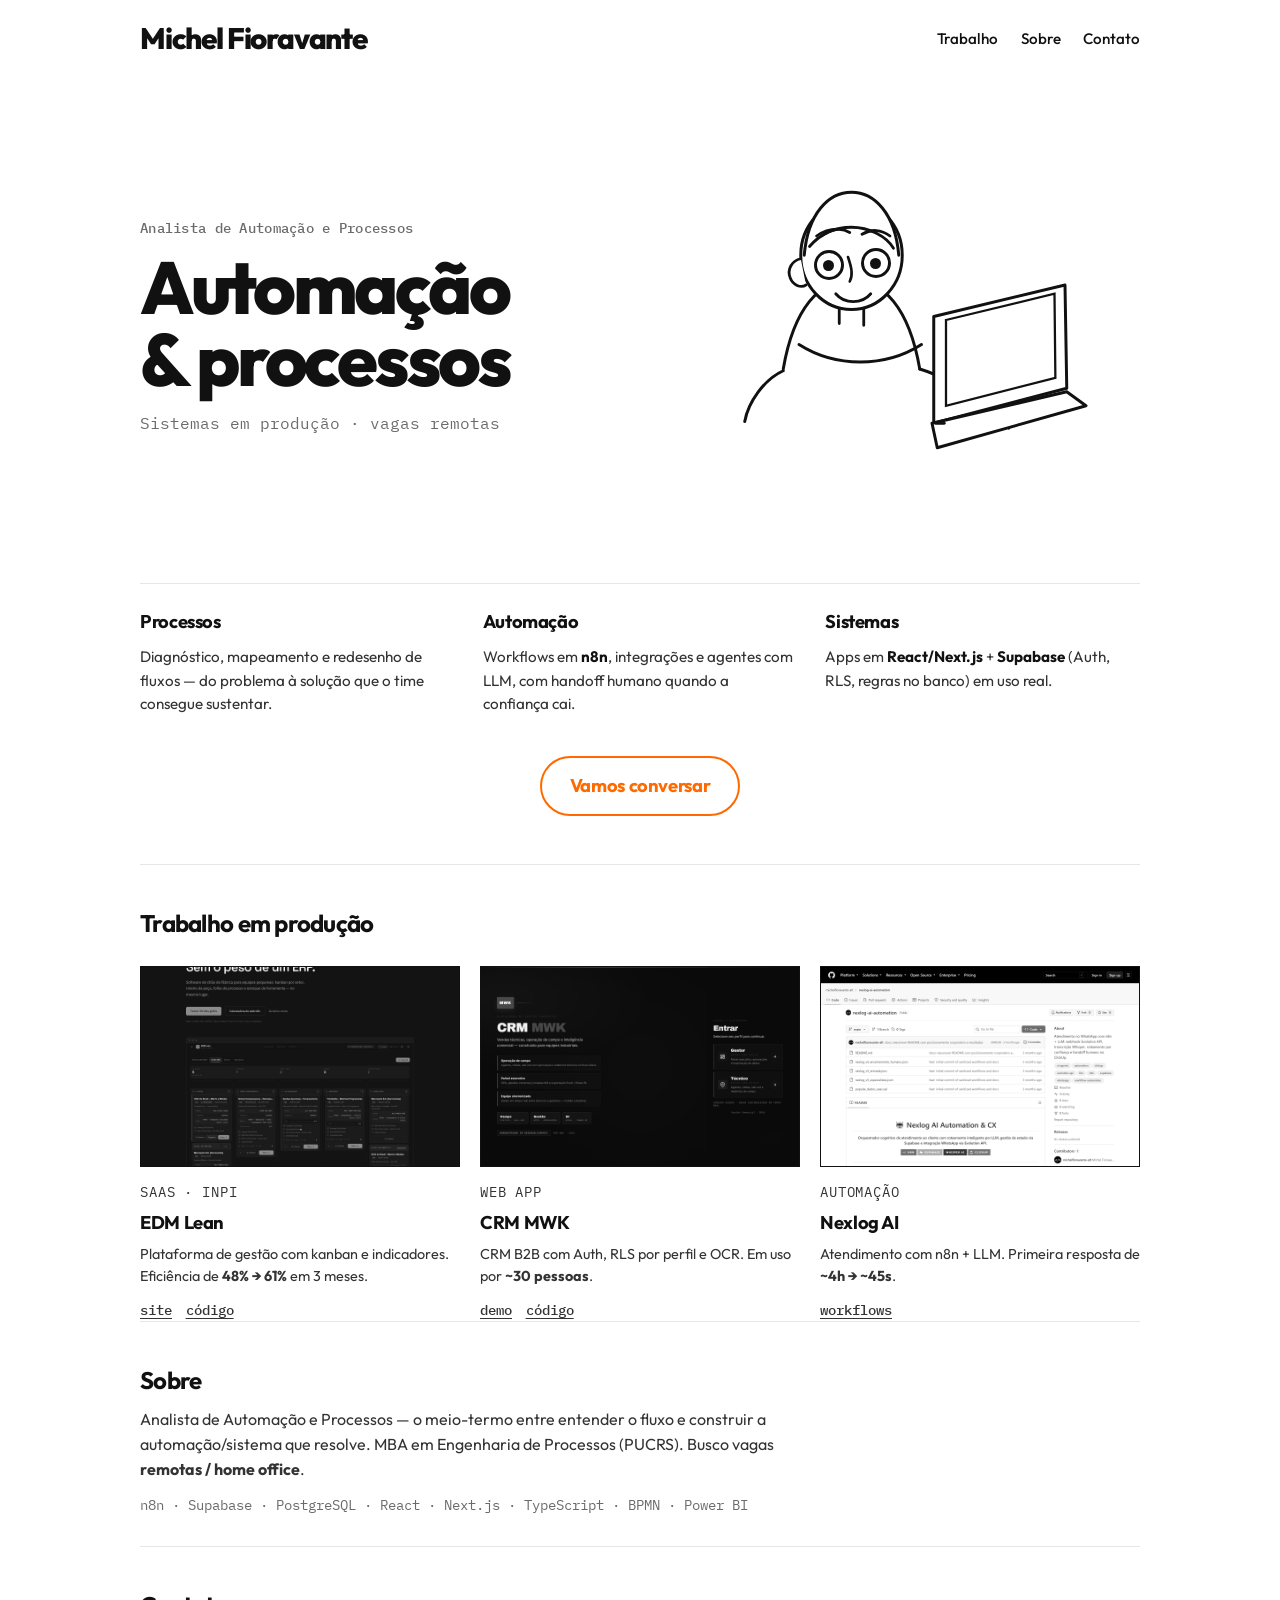
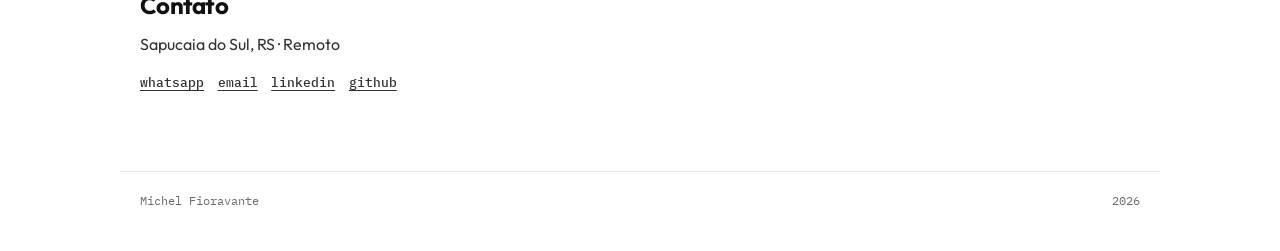
==== index.html @ 43d5296b "fix: redesenha joinha legivel (mao + polegar) e atualiza OG Troca o gesto que parecia um blob por um" ====
<!DOCTYPE html>
<html lang="pt-BR">
<head>
  <meta charset="UTF-8" />
  <meta name="viewport" content="width=device-width, initial-scale=1" />
  <title>Michel Fioravante — Analista de Automação e Processos</title>
  <meta name="description" content="Michel Fioravante: Analista de Automação e Processos. Sistemas, n8n, Supabase e React. Aberto a vagas remotas / home office." />

  <meta property="og:title" content="Michel Fioravante — Analista de Automação e Processos" />
  <meta property="og:description" content="Automação + processos. Sistemas em produção. Aberto a vagas remotas." />
  <meta property="og:type" content="website" />
  <meta property="og:url" content="https://michel-fioravante.vercel.app/" />
  <meta property="og:image" content="https://michel-fioravante.vercel.app/assets/og-joinha.jpg" />
  <meta property="og:image:type" content="image/jpeg" />
  <meta property="og:image:width" content="1280" />
  <meta property="og:image:height" content="720" />
  <meta property="og:image:alt" content="Ilustração: Michel fazendo joinha no computador" />

  <meta name="twitter:card" content="summary_large_image" />
  <meta name="twitter:title" content="Michel Fioravante — Analista de Automação e Processos" />
  <meta name="twitter:description" content="Automação + processos. Sistemas em produção. Aberto a vagas remotas." />
  <meta name="twitter:image" content="https://michel-fioravante.vercel.app/assets/og-joinha.jpg" />

  <link rel="preconnect" href="https://fonts.googleapis.com" />
  <link rel="preconnect" href="https://fonts.gstatic.com" crossorigin />
  <link href="https://fonts.googleapis.com/css2?family=IBM+Plex+Mono:wght@400;500&family=Outfit:wght@400;500;600;700;800&display=swap" rel="stylesheet" />
  <link rel="stylesheet" href="styles.css?v=7" />
</head>
<body>
  <header class="top">
    <a class="logo" href="#topo">Michel Fioravante</a>
    <nav>
      <a href="#trabalho">Trabalho</a>
      <a href="#sobre">Sobre</a>
      <a href="#contato">Contato</a>
    </nav>
  </header>

  <main id="topo">
    <section class="hero">
      <div class="hero-text">
        <p class="role">Analista de Automação e Processos</p>
        <h1>Automação<br />&amp; processos</h1>
        <p class="sub">Sistemas em produção · vagas remotas</p>
      </div>

      <div class="hero-art">
        <div class="mascot-stage is-greeting" id="mascot">
          <svg class="mascot" viewBox="0 0 480 400" fill="none" xmlns="http://www.w3.org/2000/svg" aria-hidden="true">
            <path d="M118 248c12-70 42-102 78-102s66 32 78 102" stroke="#111" stroke-width="3.4" stroke-linecap="round" stroke-linejoin="round" />
            <path d="M136 220c22 14 44 20 70 20s48-6 70-20" stroke="#111" stroke-width="3.4" stroke-linecap="round" />

            <!-- braço esquerdo em repouso (some no joinha) -->
            <path class="arm-rest" d="M118 250c-22 10-40 36-44 58" stroke="#111" stroke-width="3.4" stroke-linecap="round" />

            <!-- braço direito no teclado -->
            <path d="M274 248c28 8 58 28 86 48" stroke="#111" stroke-width="3.4" stroke-linecap="round" />
            <path d="M350 292c10 2 22 3 34 0" stroke="#111" stroke-width="3.4" stroke-linecap="round" />
            <path d="M358 296c3 8 6 14 8 20M370 294c2 9 5 16 6 22M380 292c2 8 4 14 5 18" stroke="#111" stroke-width="2.6" stroke-linecap="round" />

            <path d="M182 168v28M210 168v30" stroke="#111" stroke-width="3.2" stroke-linecap="round" />
            <ellipse cx="196" cy="118" rx="58" ry="62" stroke="#111" stroke-width="3.4" fill="#fff" />
            <path d="M142 118c4-48 28-72 54-72s50 24 54 72" stroke="#111" stroke-width="3.4" stroke-linecap="round" stroke-linejoin="round" fill="#fff" />
            <path d="M148 108c12-14 28-22 48-22s40 10 48 24" stroke="#111" stroke-width="3.2" stroke-linecap="round" />
            <path d="M156 96c8-6 16-8 24-8" stroke="#111" stroke-width="3" stroke-linecap="round" />
            <path d="M138 122c-10 2-16 12-12 22c3 8 12 12 18 8" stroke="#111" stroke-width="3.2" stroke-linecap="round" fill="#fff" />
            <path d="M162 96c10-8 22-10 32-4" stroke="#111" stroke-width="3.2" stroke-linecap="round" />
            <path d="M208 94c10-6 22-6 32 2" stroke="#111" stroke-width="3.2" stroke-linecap="round" />
            <path d="M192 120c4 12 6 20 2 28" stroke="#111" stroke-width="3" stroke-linecap="round" />
            <path d="M178 162c10 12 30 12 40 0" stroke="#111" stroke-width="3.2" stroke-linecap="round" />

            <!-- JOINHA: braço + mão fechada + polegar pra cima -->
            <g class="thumbs-up">
              <!-- antebraço -->
              <path d="M122 246c-18-10-36-36-40-70" stroke="#111" stroke-width="3.4" stroke-linecap="round" />
              <!-- punho / mão fechada -->
              <path
                d="M52 158h30a9 9 0 0 1 9 9v26a12 12 0 0 1-12 12H56a12 12 0 0 1-12-12v-23a9 9 0 0 1 8-12z"
                stroke="#111"
                stroke-width="3.2"
                stroke-linejoin="round"
                fill="#fff"
              />
              <!-- linhas dos dedos (punho) -->
              <path d="M58 172h18M58 182h18M58 192h16" stroke="#111" stroke-width="2.2" stroke-linecap="round" />
              <!-- polegar pra cima (bem claro) -->
              <path
                d="M58 158v-34a11 11 0 0 1 22 0v34"
                stroke="#111"
                stroke-width="3.2"
                stroke-linejoin="round"
                stroke-linecap="round"
                fill="#fff"
              />
              <path d="M58 158h22" stroke="#111" stroke-width="3.2" stroke-linecap="round" />
            </g>

            <g class="laptop">
              <path d="M290 188l150-36 2 118-152 40z" stroke="#111" stroke-width="3.4" stroke-linejoin="round" fill="#fff" />
              <path d="M304 192l124-30 1 96-125 32z" stroke="#111" stroke-width="2.6" fill="#fff" />
              <path d="M288 310l154-36 22 16-170 48z" stroke="#111" stroke-width="3.4" stroke-linejoin="round" fill="#fff" />
              <path d="M292 310h10" stroke="#111" stroke-width="3.2" stroke-linecap="round" />
            </g>
          </svg>

          <div class="eye eye-l" data-eye><i class="pupil"></i></div>
          <div class="eye eye-r" data-eye><i class="pupil"></i></div>
        </div>
      </div>
    </section>

    <section class="pillars">
      <article>
        <h2>Processos</h2>
        <p>
          Diagnóstico, mapeamento e redesenho de fluxos —
          do problema à solução que o time consegue sustentar.
        </p>
      </article>
      <article>
        <h2>Automação</h2>
        <p>
          Workflows em <strong>n8n</strong>, integrações e agentes com LLM,
          com handoff humano quando a confiança cai.
        </p>
      </article>
      <article>
        <h2>Sistemas</h2>
        <p>
          Apps em <strong>React/Next.js</strong> + <strong>Supabase</strong>
          (Auth, RLS, regras no banco) em uso real.
        </p>
      </article>
    </section>

    <div class="cta-wrap">
      <a
        class="cta"
        href="https://wa.me/5551982710396?text=vim%20pelo%20seu%20portif%C3%B3lio"
        target="_blank"
        rel="noopener"
      >Vamos conversar</a>
    </div>

    <section id="trabalho" class="work">
      <h2 class="work-title">Trabalho em produção</h2>

      <div class="work-grid">
        <article class="work-card">
          <a class="thumb" href="https://edmlean.com.br" target="_blank" rel="noopener">
            <img src="assets/edm-lean.png" alt="EDM Lean" loading="lazy" width="1440" height="900" />
          </a>
          <p class="tag">SaaS · INPI</p>
          <h3>EDM Lean</h3>
          <p>
            Plataforma de gestão com kanban e indicadores.
            Eficiência de <strong>48% → 61%</strong> em 3 meses.
          </p>
          <p class="links">
            <a href="https://edmlean.com.br" target="_blank" rel="noopener">site</a>
            <a href="https://github.com/michelfioravante-alt/edm-lean" target="_blank" rel="noopener">código</a>
          </p>
        </article>

        <article class="work-card">
          <a class="thumb" href="https://crm-mwk.vercel.app" target="_blank" rel="noopener">
            <img src="assets/crm-mwk.png" alt="CRM MWK" loading="lazy" width="1440" height="900" />
          </a>
          <p class="tag">Web app</p>
          <h3>CRM MWK</h3>
          <p>
            CRM B2B com Auth, RLS por perfil e OCR.
            Em uso por <strong>~30 pessoas</strong>.
          </p>
          <p class="links">
            <a href="https://crm-mwk.vercel.app" target="_blank" rel="noopener">demo</a>
            <a href="https://github.com/michelfioravante-alt/crm-mwk" target="_blank" rel="noopener">código</a>
          </p>
        </article>

        <article class="work-card">
          <a class="thumb" href="https://github.com/michelfioravante-alt/nexlog-ai-automation" target="_blank" rel="noopener">
            <img src="assets/nexlog.png" alt="Nexlog AI" loading="lazy" width="1440" height="900" />
          </a>
          <p class="tag">Automação</p>
          <h3>Nexlog AI</h3>
          <p>
            Atendimento com n8n + LLM.
            Primeira resposta de <strong>~4h → ~45s</strong>.
          </p>
          <p class="links">
            <a href="https://github.com/michelfioravante-alt/nexlog-ai-automation" target="_blank" rel="noopener">workflows</a>
          </p>
        </article>
      </div>
    </section>

    <section id="sobre" class="about">
      <h2>Sobre</h2>
      <p>
        Analista de Automação e Processos — o meio-termo entre entender o fluxo
        e construir a automação/sistema que resolve. MBA em Engenharia de Processos (PUCRS).
        Busco vagas <strong>remotas / home office</strong>.
      </p>
      <p class="stack">
        n8n · Supabase · PostgreSQL · React · Next.js · TypeScript · BPMN · Power BI
      </p>
    </section>

    <section id="contato" class="contact">
      <h2>Contato</h2>
      <p>Sapucaia do Sul, RS · Remoto</p>
      <p class="links contact-links">
        <a
          href="https://wa.me/5551982710396?text=vim%20pelo%20seu%20portif%C3%B3lio"
          target="_blank"
          rel="noopener"
        >whatsapp</a>
        <a href="mailto:michelfioravante@gmail.com">email</a>
        <a href="https://www.linkedin.com/in/michel-fioravante/" target="_blank" rel="noopener">linkedin</a>
        <a href="https://github.com/michelfioravante-alt" target="_blank" rel="noopener">github</a>
      </p>
    </section>
  </main>

  <footer>
    <span>Michel Fioravante</span>
    <span>2026</span>
  </footer>

  <script>
    (function () {
      var stage = document.getElementById("mascot");
      if (stage) {
        window.setTimeout(function () {
          stage.classList.remove("is-greeting");
        }, 2200);
      }

      var eyes = document.querySelectorAll("[data-eye]");
      if (!eyes.length) return;

      document.addEventListener("mousemove", function (e) {
        for (var i = 0; i < eyes.length; i++) {
          var eye = eyes[i];
          var pupil = eye.querySelector(".pupil");
          if (!pupil) continue;

          var r = eye.getBoundingClientRect();
          var x = e.clientX - (r.left + r.width / 2);
          var y = e.clientY - (r.top + r.height / 2);
          var angle = Math.atan2(y, x);
          var maxMove = Math.min(r.width, r.height) * 0.32;
          var travel = Math.min(maxMove, Math.hypot(x, y) / 8);

          pupil.style.transform =
            "translate(" +
            (Math.cos(angle) * travel).toFixed(2) +
            "px, " +
            (Math.sin(angle) * travel).toFixed(2) +
            "px)";
        }
      });
    })();
  </script>
</body>
</html>
---- styles.css ----
:root {
  --bg: #ffffff;
  --ink: #111111;
  --muted: #6b6b6b;
  --line: #e6e6e6;
  --orange: #ff6a00;
  --font: "Outfit", "Segoe UI", sans-serif;
  --mono: "IBM Plex Mono", ui-monospace, monospace;
  --max: 1040px;
}

*,
*::before,
*::after {
  box-sizing: border-box;
}

html {
  scroll-behavior: smooth;
}

body {
  margin: 0;
  min-height: 100vh;
  font-family: var(--font);
  color: var(--ink);
  background: var(--bg);
  line-height: 1.55;
  -webkit-font-smoothing: antialiased;
}

a {
  color: inherit;
  text-decoration: none;
}

.top {
  max-width: var(--max);
  margin: 0 auto;
  padding: 1.4rem 1.25rem 0.5rem;
  display: flex;
  align-items: center;
  justify-content: space-between;
  gap: 1rem;
}

.logo {
  font-weight: 800;
  font-size: clamp(1.45rem, 3.5vw, 1.85rem);
  letter-spacing: -0.04em;
  line-height: 1.1;
}

.top nav {
  display: flex;
  gap: 1.4rem;
  font-size: 0.95rem;
  font-weight: 500;
}

.top nav a:hover {
  opacity: 0.55;
}

main {
  max-width: var(--max);
  margin: 0 auto;
  padding: 0 1.25rem 3rem;
}

.hero {
  display: grid;
  grid-template-columns: 1fr 1.05fr;
  gap: 1.5rem;
  align-items: center;
  min-height: min(62vh, 520px);
  padding: 2rem 0 1.5rem;
}

.role {
  margin: 0 0 0.65rem;
  font-family: var(--mono);
  font-size: 0.88rem;
  font-weight: 500;
  letter-spacing: 0.02em;
  color: var(--muted);
}

.hero h1 {
  margin: 0;
  font-size: clamp(2.8rem, 7.5vw, 4.6rem);
  font-weight: 800;
  line-height: 0.98;
  letter-spacing: -0.045em;
}

.sub {
  margin: 1rem 0 0;
  font-family: var(--mono);
  font-size: 1rem;
  color: var(--muted);
}

.hero-art {
  display: flex;
  justify-content: center;
  align-items: center;
}

.mascot-stage {
  position: relative;
  width: min(100%, 420px);
}

.mascot {
  display: block;
  width: 100%;
  height: auto;
  user-select: none;
  pointer-events: none;
}

.eye {
  position: absolute;
  z-index: 2;
  width: 7.2%;
  aspect-ratio: 1;
  border: 3px solid #111;
  border-radius: 50%;
  background: #fff;
  display: flex;
  align-items: center;
  justify-content: center;
  overflow: hidden;
  pointer-events: none;
}

.eye-l {
  left: 31.8%;
  top: 28%;
}

.eye-r {
  left: 43%;
  top: 27.5%;
}

.pupil {
  display: block;
  width: 45%;
  height: 45%;
  border-radius: 50%;
  background: #111;
  flex-shrink: 0;
  transform: translate(0, 0);
  will-change: transform;
}

/* Joinha na entrada */
.thumbs-up {
  opacity: 0;
  transform-origin: 118px 248px;
  transform: translateY(12px) rotate(-8deg) scale(0.85);
  transition:
    opacity 0.35s ease,
    transform 0.45s cubic-bezier(0.22, 1.2, 0.36, 1);
  pointer-events: none;
}

.arm-rest {
  transition: opacity 0.25s ease;
}

.mascot-stage.is-greeting .thumbs-up {
  opacity: 1;
  transform: translateY(0) rotate(0deg) scale(1);
  animation: thumbs-bounce 0.7s ease 0.35s 1 both;
}

.mascot-stage.is-greeting .arm-rest {
  opacity: 0;
}

@keyframes thumbs-bounce {
  0% {
    transform: translateY(8px) scale(0.9);
  }
  45% {
    transform: translateY(-6px) scale(1.06);
  }
  100% {
    transform: translateY(0) scale(1);
  }
}

.pillars {
  display: grid;
  grid-template-columns: repeat(3, 1fr);
  gap: 1.75rem;
  padding: 1.5rem 0 2rem;
  border-top: 1px solid var(--line);
}

.pillars h2 {
  margin: 0 0 0.55rem;
  font-size: 1.15rem;
  font-weight: 700;
  letter-spacing: -0.02em;
}

.pillars p {
  margin: 0;
  font-size: 0.95rem;
  color: #333;
}

.pillars strong {
  font-weight: 700;
  color: var(--ink);
}

.cta-wrap {
  display: flex;
  justify-content: center;
  padding: 0.5rem 0 3rem;
}

.cta {
  display: inline-flex;
  align-items: center;
  justify-content: center;
  min-width: 200px;
  padding: 0.85rem 1.6rem;
  border: 2.5px solid var(--orange);
  border-radius: 999px;
  color: var(--orange);
  font-weight: 700;
  font-size: 1.15rem;
  letter-spacing: -0.02em;
  transition: background 0.15s ease, color 0.15s ease;
}

.cta:hover {
  background: var(--orange);
  color: #fff;
}

.work {
  border-top: 1px solid var(--line);
  padding-top: 2.5rem;
}

.work-title {
  margin: 0 0 1.5rem;
  font-size: 1.5rem;
  font-weight: 700;
  letter-spacing: -0.03em;
}

.work-grid {
  display: grid;
  grid-template-columns: repeat(3, minmax(0, 1fr));
  gap: 1.25rem;
}

.work-card {
  display: flex;
  flex-direction: column;
  gap: 0.35rem;
  min-width: 0;
}

.thumb {
  display: block;
  border: 1.5px solid var(--ink);
  overflow: hidden;
  background: #fafafa;
  margin-bottom: 0.55rem;
}

.thumb img {
  display: block;
  width: 100%;
  height: auto;
  aspect-ratio: 16 / 10;
  object-fit: cover;
  object-position: top center;
  filter: grayscale(1);
  transition: filter 0.3s ease;
}

.thumb:hover img {
  filter: grayscale(0);
}

.tag {
  margin: 0;
  font-family: var(--mono);
  font-size: 0.68rem;
  letter-spacing: 0.06em;
  text-transform: uppercase;
  color: var(--muted);
}

.work-card h3 {
  margin: 0;
  font-size: 1.15rem;
  font-weight: 700;
  letter-spacing: -0.02em;
}

.work-card > p {
  margin: 0;
  color: #333;
  font-size: 0.9rem;
}

.links {
  display: flex;
  flex-wrap: wrap;
  gap: 0.85rem;
  margin-top: 0.35rem !important;
  font-family: var(--mono);
  font-size: 0.82rem;
  font-weight: 500;
}

.links a {
  text-decoration: underline;
  text-underline-offset: 3px;
}

.links a:hover {
  color: var(--orange);
}

.about,
.contact {
  border-top: 1px solid var(--line);
  padding: 2.5rem 0 1rem;
}

.about h2,
.contact h2 {
  margin: 0 0 0.5rem;
  font-size: 1.5rem;
  font-weight: 700;
  letter-spacing: -0.03em;
}

.about p,
.contact > p {
  margin: 0 0 0.85rem;
  max-width: 40rem;
  color: #333;
}

.stack {
  font-family: var(--mono);
  font-size: 0.85rem;
  color: var(--muted) !important;
}

.contact-links {
  margin-top: 1rem !important;
}

footer {
  max-width: var(--max);
  margin: 0 auto;
  padding: 1.25rem 1.25rem 2.5rem;
  display: flex;
  justify-content: space-between;
  gap: 1rem;
  border-top: 1px solid var(--line);
  font-family: var(--mono);
  font-size: 0.75rem;
  color: var(--muted);
}

@media (max-width: 820px) {
  .hero,
  .pillars,
  .work-grid {
    grid-template-columns: 1fr;
  }

  .hero {
    min-height: auto;
    gap: 0.5rem;
  }

  .hero-art {
    order: -1;
  }

  .mascot-stage {
    width: min(100%, 320px);
  }
}
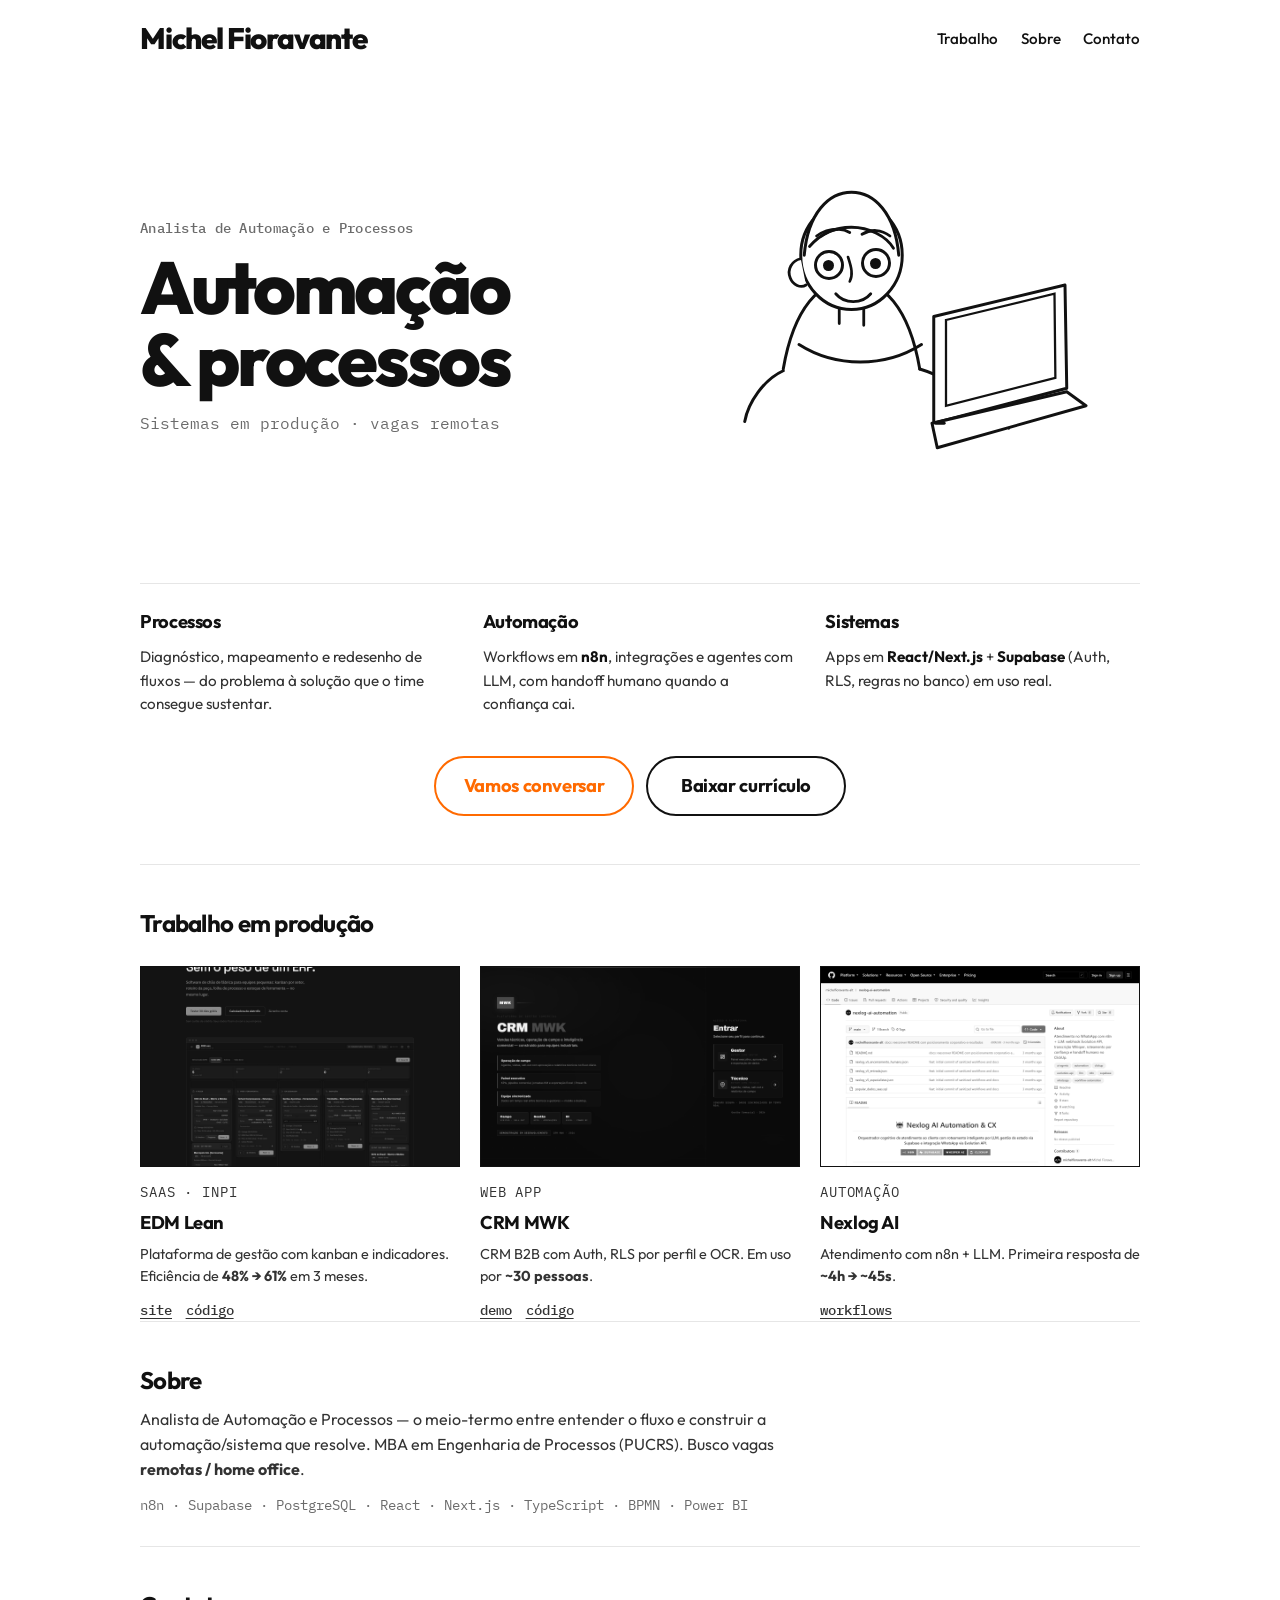
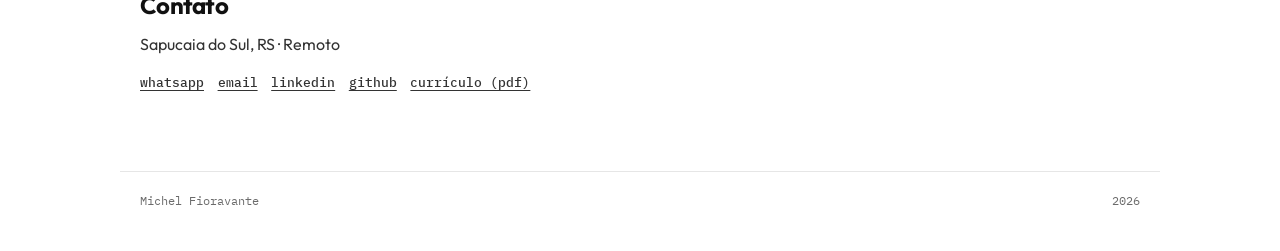
==== commit 7cc18480: "feat: botao e PDF do curriculo (Analista de Automacao e Processos) Disponibiliza download do CV alin" ====
--- a/index.html
+++ b/index.html
@@ -10,21 +10,19 @@
   <meta property="og:description" content="Automação + processos. Sistemas em produção. Aberto a vagas remotas." />
   <meta property="og:type" content="website" />
   <meta property="og:url" content="https://michel-fioravante.vercel.app/" />
-  <meta property="og:image" content="https://michel-fioravante.vercel.app/assets/og-joinha.jpg" />
-  <meta property="og:image:type" content="image/jpeg" />
-  <meta property="og:image:width" content="1280" />
-  <meta property="og:image:height" content="720" />
-  <meta property="og:image:alt" content="Ilustração: Michel fazendo joinha no computador" />
+  <meta property="og:image" content="https://michel-fioravante.vercel.app/assets/edm-lean.png" />
+  <meta property="og:image:type" content="image/png" />
+  <meta property="og:image:alt" content="Michel Fioravante — Analista de Automação e Processos" />
 
   <meta name="twitter:card" content="summary_large_image" />
   <meta name="twitter:title" content="Michel Fioravante — Analista de Automação e Processos" />
   <meta name="twitter:description" content="Automação + processos. Sistemas em produção. Aberto a vagas remotas." />
-  <meta name="twitter:image" content="https://michel-fioravante.vercel.app/assets/og-joinha.jpg" />
+  <meta name="twitter:image" content="https://michel-fioravante.vercel.app/assets/edm-lean.png" />
 
   <link rel="preconnect" href="https://fonts.googleapis.com" />
   <link rel="preconnect" href="https://fonts.gstatic.com" crossorigin />
   <link href="https://fonts.googleapis.com/css2?family=IBM+Plex+Mono:wght@400;500&family=Outfit:wght@400;500;600;700;800&display=swap" rel="stylesheet" />
-  <link rel="stylesheet" href="styles.css?v=7" />
+  <link rel="stylesheet" href="styles.css?v=10" />
 </head>
 <body>
   <header class="top">
@@ -45,19 +43,14 @@
       </div>
 
       <div class="hero-art">
-        <div class="mascot-stage is-greeting" id="mascot">
+        <div class="mascot-stage" id="mascot">
           <svg class="mascot" viewBox="0 0 480 400" fill="none" xmlns="http://www.w3.org/2000/svg" aria-hidden="true">
             <path d="M118 248c12-70 42-102 78-102s66 32 78 102" stroke="#111" stroke-width="3.4" stroke-linecap="round" stroke-linejoin="round" />
             <path d="M136 220c22 14 44 20 70 20s48-6 70-20" stroke="#111" stroke-width="3.4" stroke-linecap="round" />
-
-            <!-- braço esquerdo em repouso (some no joinha) -->
-            <path class="arm-rest" d="M118 250c-22 10-40 36-44 58" stroke="#111" stroke-width="3.4" stroke-linecap="round" />
-
-            <!-- braço direito no teclado -->
+            <path d="M118 250c-22 10-40 36-44 58" stroke="#111" stroke-width="3.4" stroke-linecap="round" />
             <path d="M274 248c28 8 58 28 86 48" stroke="#111" stroke-width="3.4" stroke-linecap="round" />
             <path d="M350 292c10 2 22 3 34 0" stroke="#111" stroke-width="3.4" stroke-linecap="round" />
             <path d="M358 296c3 8 6 14 8 20M370 294c2 9 5 16 6 22M380 292c2 8 4 14 5 18" stroke="#111" stroke-width="2.6" stroke-linecap="round" />
-
             <path d="M182 168v28M210 168v30" stroke="#111" stroke-width="3.2" stroke-linecap="round" />
             <ellipse cx="196" cy="118" rx="58" ry="62" stroke="#111" stroke-width="3.4" fill="#fff" />
             <path d="M142 118c4-48 28-72 54-72s50 24 54 72" stroke="#111" stroke-width="3.4" stroke-linecap="round" stroke-linejoin="round" fill="#fff" />
@@ -68,33 +61,6 @@
             <path d="M208 94c10-6 22-6 32 2" stroke="#111" stroke-width="3.2" stroke-linecap="round" />
             <path d="M192 120c4 12 6 20 2 28" stroke="#111" stroke-width="3" stroke-linecap="round" />
             <path d="M178 162c10 12 30 12 40 0" stroke="#111" stroke-width="3.2" stroke-linecap="round" />
-
-            <!-- JOINHA: braço + mão fechada + polegar pra cima -->
-            <g class="thumbs-up">
-              <!-- antebraço -->
-              <path d="M122 246c-18-10-36-36-40-70" stroke="#111" stroke-width="3.4" stroke-linecap="round" />
-              <!-- punho / mão fechada -->
-              <path
-                d="M52 158h30a9 9 0 0 1 9 9v26a12 12 0 0 1-12 12H56a12 12 0 0 1-12-12v-23a9 9 0 0 1 8-12z"
-                stroke="#111"
-                stroke-width="3.2"
-                stroke-linejoin="round"
-                fill="#fff"
-              />
-              <!-- linhas dos dedos (punho) -->
-              <path d="M58 172h18M58 182h18M58 192h16" stroke="#111" stroke-width="2.2" stroke-linecap="round" />
-              <!-- polegar pra cima (bem claro) -->
-              <path
-                d="M58 158v-34a11 11 0 0 1 22 0v34"
-                stroke="#111"
-                stroke-width="3.2"
-                stroke-linejoin="round"
-                stroke-linecap="round"
-                fill="#fff"
-              />
-              <path d="M58 158h22" stroke="#111" stroke-width="3.2" stroke-linecap="round" />
-            </g>
-
             <g class="laptop">
               <path d="M290 188l150-36 2 118-152 40z" stroke="#111" stroke-width="3.4" stroke-linejoin="round" fill="#fff" />
               <path d="M304 192l124-30 1 96-125 32z" stroke="#111" stroke-width="2.6" fill="#fff" />
@@ -140,6 +106,11 @@
         target="_blank"
         rel="noopener"
       >Vamos conversar</a>
+      <a
+        class="cta ghost"
+        href="assets/Michel_Fioravante_CV.pdf"
+        download="Michel_Fioravante_CV.pdf"
+      >Baixar currículo</a>
     </div>
 
     <section id="trabalho" class="work">
@@ -219,6 +190,7 @@
         <a href="mailto:michelfioravante@gmail.com">email</a>
         <a href="https://www.linkedin.com/in/michel-fioravante/" target="_blank" rel="noopener">linkedin</a>
         <a href="https://github.com/michelfioravante-alt" target="_blank" rel="noopener">github</a>
+        <a href="assets/Michel_Fioravante_CV.pdf" download="Michel_Fioravante_CV.pdf">currículo (pdf)</a>
       </p>
     </section>
   </main>
@@ -230,13 +202,6 @@
 
   <script>
     (function () {
-      var stage = document.getElementById("mascot");
-      if (stage) {
-        window.setTimeout(function () {
-          stage.classList.remove("is-greeting");
-        }, 2200);
-      }
-
       var eyes = document.querySelectorAll("[data-eye]");
       if (!eyes.length) return;
 
--- a/styles.css
+++ b/styles.css
@@ -156,43 +156,6 @@
   will-change: transform;
 }
 
-/* Joinha na entrada */
-.thumbs-up {
-  opacity: 0;
-  transform-origin: 118px 248px;
-  transform: translateY(12px) rotate(-8deg) scale(0.85);
-  transition:
-    opacity 0.35s ease,
-    transform 0.45s cubic-bezier(0.22, 1.2, 0.36, 1);
-  pointer-events: none;
-}
-
-.arm-rest {
-  transition: opacity 0.25s ease;
-}
-
-.mascot-stage.is-greeting .thumbs-up {
-  opacity: 1;
-  transform: translateY(0) rotate(0deg) scale(1);
-  animation: thumbs-bounce 0.7s ease 0.35s 1 both;
-}
-
-.mascot-stage.is-greeting .arm-rest {
-  opacity: 0;
-}
-
-@keyframes thumbs-bounce {
-  0% {
-    transform: translateY(8px) scale(0.9);
-  }
-  45% {
-    transform: translateY(-6px) scale(1.06);
-  }
-  100% {
-    transform: translateY(0) scale(1);
-  }
-}
-
 .pillars {
   display: grid;
   grid-template-columns: repeat(3, 1fr);
@@ -222,6 +185,8 @@
 .cta-wrap {
   display: flex;
   justify-content: center;
+  flex-wrap: wrap;
+  gap: 0.75rem;
   padding: 0.5rem 0 3rem;
 }
 
@@ -242,6 +207,16 @@
 
 .cta:hover {
   background: var(--orange);
+  color: #fff;
+}
+
+.cta.ghost {
+  border-color: var(--ink);
+  color: var(--ink);
+}
+
+.cta.ghost:hover {
+  background: var(--ink);
   color: #fff;
 }
 
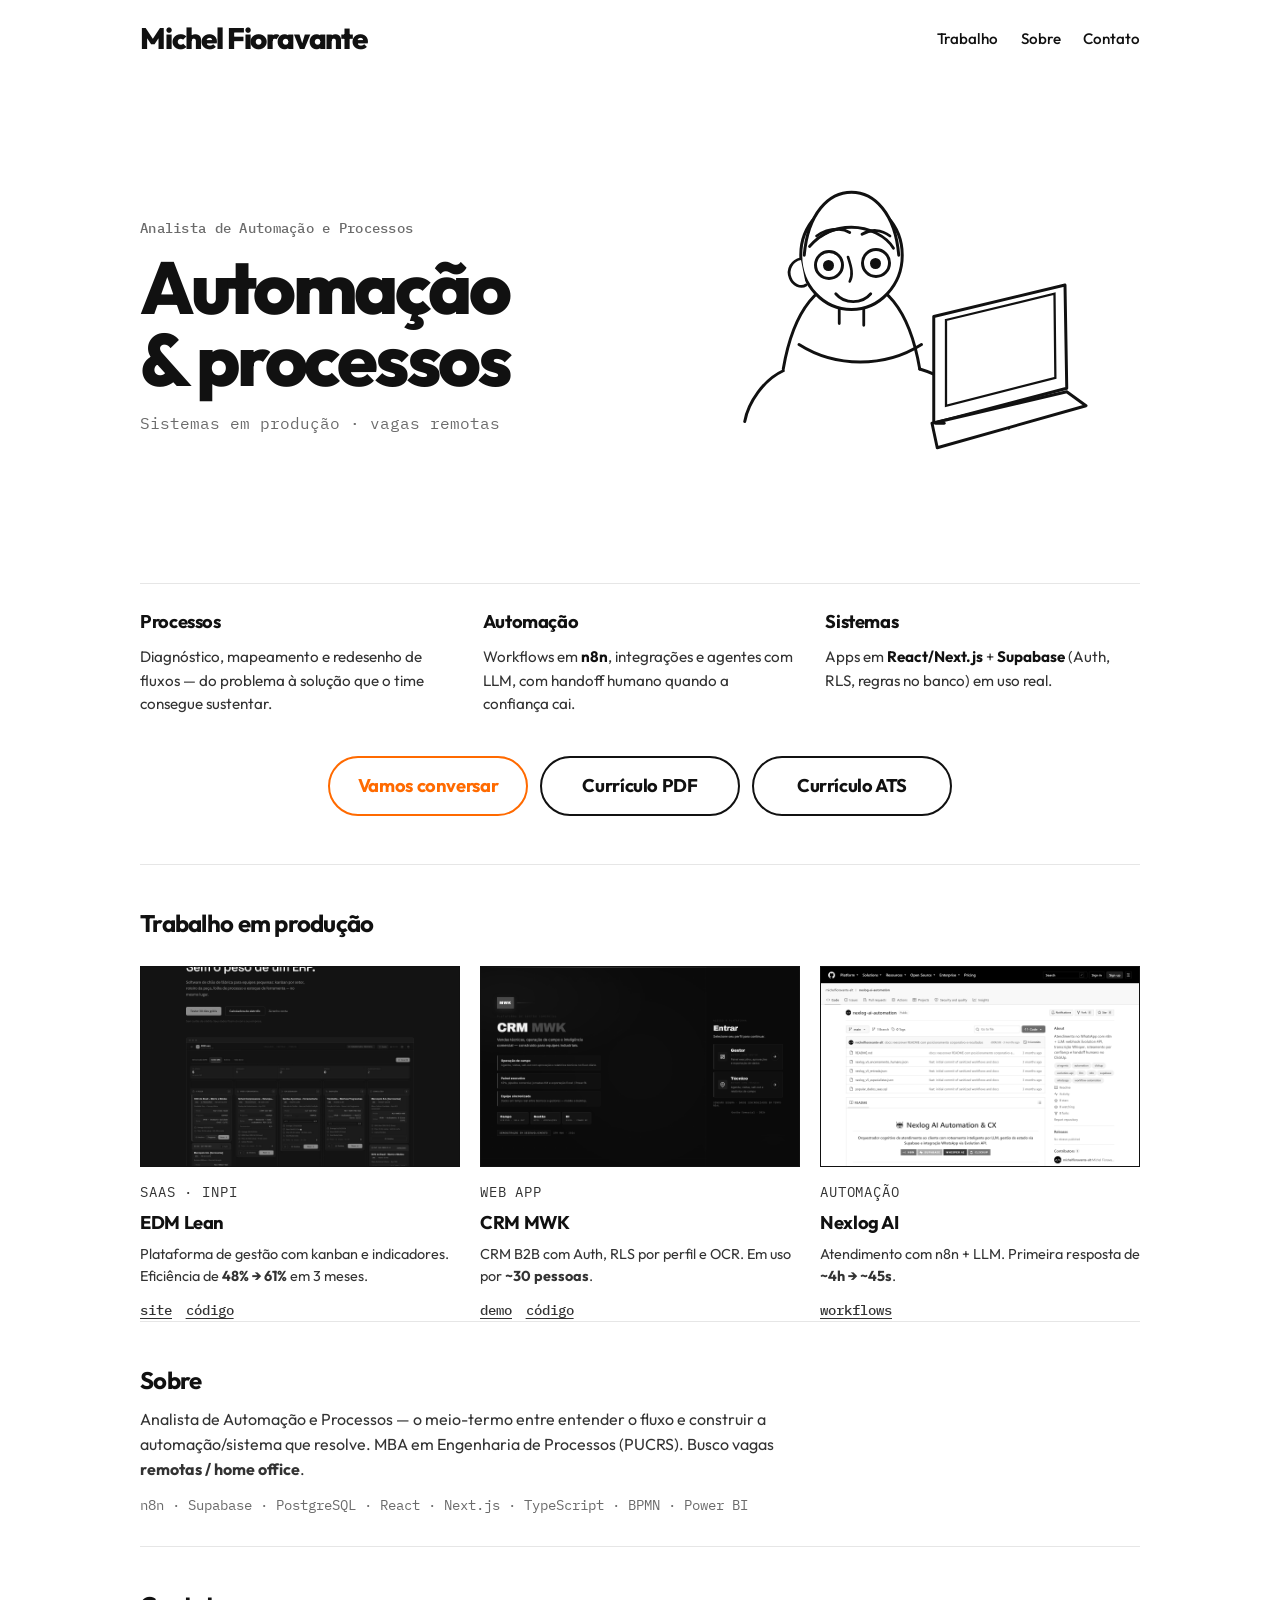
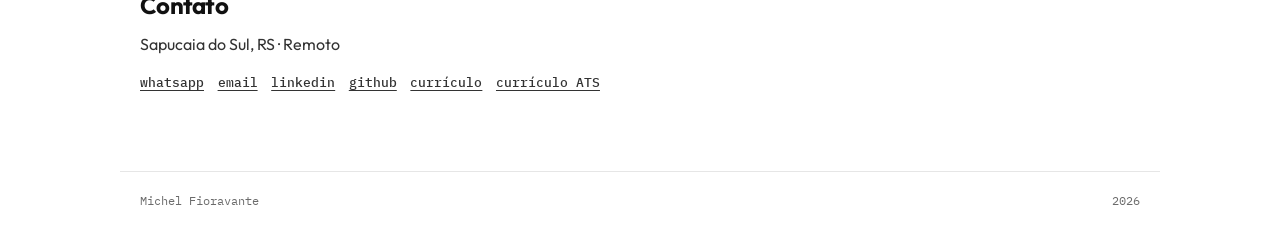
==== commit dce8d70e: "feat: curriculo ATS + links clicaveis nos PDFs Adiciona versao ATS em coluna unica e torna email, Wh" ====
--- a/index.html
+++ b/index.html
@@ -22,7 +22,7 @@
   <link rel="preconnect" href="https://fonts.googleapis.com" />
   <link rel="preconnect" href="https://fonts.gstatic.com" crossorigin />
   <link href="https://fonts.googleapis.com/css2?family=IBM+Plex+Mono:wght@400;500&family=Outfit:wght@400;500;600;700;800&display=swap" rel="stylesheet" />
-  <link rel="stylesheet" href="styles.css?v=10" />
+  <link rel="stylesheet" href="styles.css?v=11" />
 </head>
 <body>
   <header class="top">
@@ -110,7 +110,12 @@
         class="cta ghost"
         href="assets/Michel_Fioravante_CV.pdf"
         download="Michel_Fioravante_CV.pdf"
-      >Baixar currículo</a>
+      >Currículo PDF</a>
+      <a
+        class="cta ghost"
+        href="assets/Michel_Fioravante_CV_ATS.pdf"
+        download="Michel_Fioravante_CV_ATS.pdf"
+      >Currículo ATS</a>
     </div>
 
     <section id="trabalho" class="work">
@@ -190,7 +195,8 @@
         <a href="mailto:michelfioravante@gmail.com">email</a>
         <a href="https://www.linkedin.com/in/michel-fioravante/" target="_blank" rel="noopener">linkedin</a>
         <a href="https://github.com/michelfioravante-alt" target="_blank" rel="noopener">github</a>
-        <a href="assets/Michel_Fioravante_CV.pdf" download="Michel_Fioravante_CV.pdf">currículo (pdf)</a>
+        <a href="assets/Michel_Fioravante_CV.pdf" download="Michel_Fioravante_CV.pdf">currículo</a>
+        <a href="assets/Michel_Fioravante_CV_ATS.pdf" download="Michel_Fioravante_CV_ATS.pdf">currículo ATS</a>
       </p>
     </section>
   </main>
